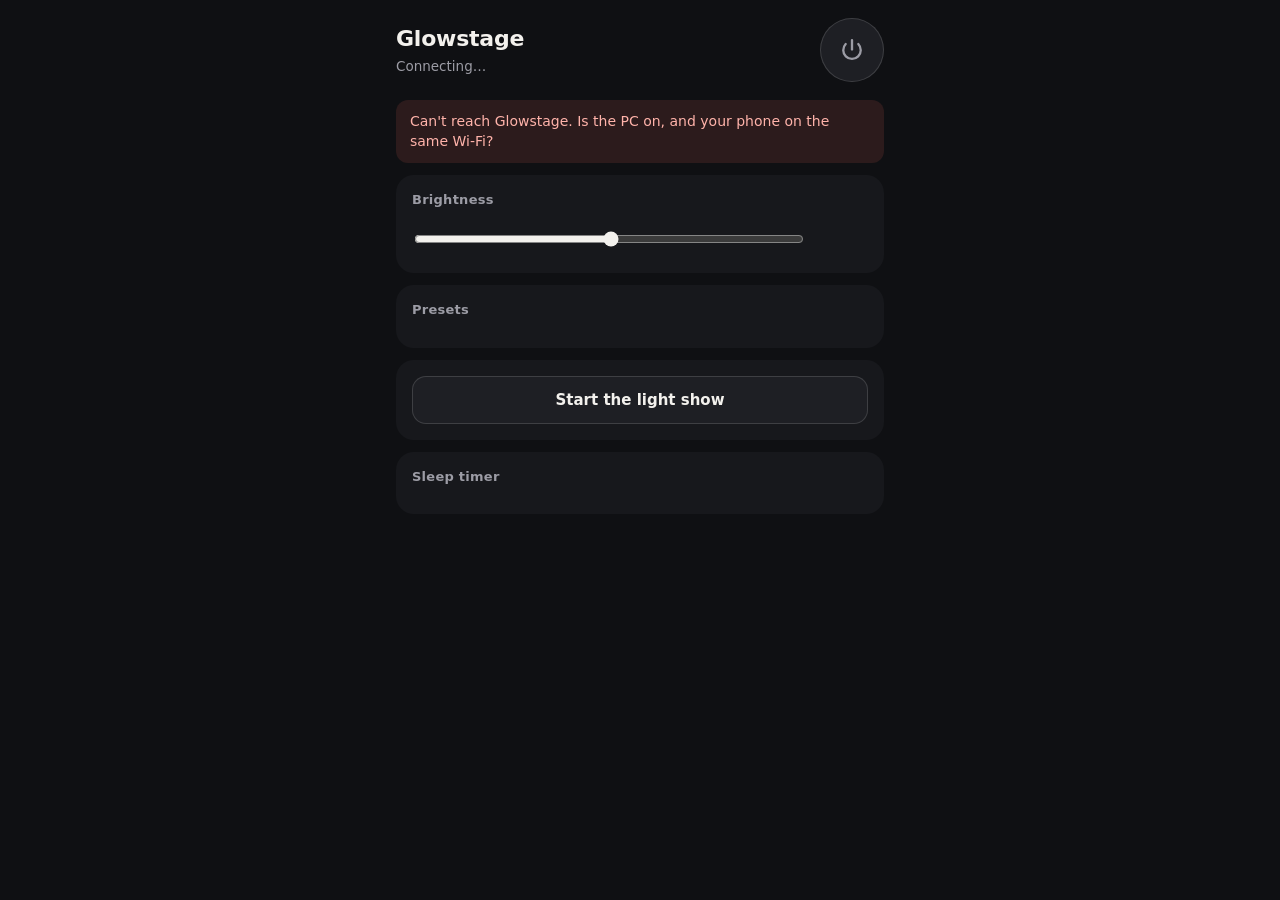
==== glowstage/ui/phone.html @ 7009a2b9 "Phone remote Setup > Phone remote: a page for the phone on the same Wi-Fi (all on/off, brightness, p" ====
<!doctype html>
<html lang="en">
<head>
<meta charset="utf-8">
<meta name="viewport" content="width=device-width, initial-scale=1, viewport-fit=cover">
<meta name="theme-color" content="#0f1013">
<meta name="referrer" content="no-referrer">
<title>Glowstage</title>
<style>
  :root {
    --bg: #0f1013; --card: #17181c; --card-2: #1e1f24; --line: rgba(255,255,255,.08); --line-2: rgba(255,255,255,.14);
    --text: #f3f1ed; --muted: #9c9ca5; --primary: #f3f1ed; --primary-ink: #141418; --danger: #ff6b5b;
    --f: "Segoe UI Variable Text", "Segoe UI", system-ui, -apple-system, Roboto, sans-serif;
  }
  * { box-sizing: border-box; -webkit-tap-highlight-color: transparent; }
  body { margin: 0; background: var(--bg); color: var(--text); font: 15px/1.4 var(--f); }
  main { max-width: 520px; margin: 0 auto; padding: max(18px, env(safe-area-inset-top)) 16px calc(28px + env(safe-area-inset-bottom)); }
  header { display: flex; align-items: center; justify-content: space-between; gap: 12px; margin-bottom: 18px; }
  h1 { font-size: 22px; margin: 0; letter-spacing: -.01em; }
  .sub { color: var(--muted); font-size: 13.5px; margin-top: 2px; }
  .power {
    width: 64px; height: 64px; border-radius: 50%; border: 1px solid var(--line-2); background: var(--card-2);
    color: var(--muted); display: grid; place-items: center; cursor: pointer; transition: background .2s, color .2s, transform .1s;
  }
  .power svg { width: 28px; height: 28px; fill: none; stroke: currentColor; stroke-width: 2; stroke-linecap: round; }
  .power.is-on { background: var(--primary); color: var(--primary-ink); border-color: transparent; }
  .power:active, .btn:active, .preset:active, .chip:active { transform: scale(.97); }
  section { background: var(--card); border-radius: 18px; padding: 16px; margin-bottom: 12px; }
  h2 { font-size: 13px; font-weight: 600; color: var(--muted); margin: 0 0 12px; letter-spacing: .02em; }
  .row { display: flex; align-items: center; gap: 14px; }
  input[type=range] { flex: 1; accent-color: var(--text); height: 32px; }
  .num { font-variant-numeric: tabular-nums; min-width: 3.2em; text-align: right; color: var(--muted); }
  .presets { display: grid; grid-template-columns: repeat(2, minmax(0, 1fr)); gap: 10px; }
  .preset {
    position: relative; height: 78px; border-radius: 14px; border: 0; padding: 10px 12px; overflow: hidden; cursor: pointer;
    display: flex; align-items: flex-end; color: #fff; font: 600 14px var(--f); text-align: left; background: #26272d;
  }
  .preset span { position: relative; text-shadow: 0 1px 6px rgba(0,0,0,.55); }
  .preset::after { content: ""; position: absolute; inset: 0; background: linear-gradient(180deg, transparent 40%, rgba(0,0,0,.45)); }
  .preset.is-active { outline: 2px solid var(--text); outline-offset: 2px; }
  .btn {
    width: 100%; min-height: 48px; border-radius: 14px; border: 1px solid var(--line-2); background: var(--card-2);
    color: var(--text); font: 600 15px var(--f); cursor: pointer;
  }
  .btn.is-on { background: var(--primary); color: var(--primary-ink); border-color: transparent; }
  .chips { display: flex; gap: 8px; flex-wrap: wrap; }
  .chip { flex: 1 1 0; min-height: 44px; border-radius: 12px; border: 1px solid var(--line-2); background: var(--card-2); color: var(--text); font: 500 14px var(--f); cursor: pointer; }
  .sleep-on { display: flex; align-items: center; justify-content: space-between; gap: 12px; }
  .banner { display: none; background: rgba(255,107,91,.12); color: #ffb3aa; border-radius: 12px; padding: 12px 14px; margin-bottom: 12px; font-size: 14px; }
  .banner.show { display: block; }
  button:focus-visible, input:focus-visible { outline: 2px solid var(--text); outline-offset: 2px; }
</style>
</head>
<body>
<main>
  <header>
    <div><h1>Glowstage</h1><div class="sub" id="sub">Connecting…</div></div>
    <button class="power" id="power" type="button" aria-label="All lights on or off">
      <svg viewBox="0 0 24 24"><path d="M12 3.5v8"/><path d="M6.6 6.9a7.5 7.5 0 1 0 10.8 0"/></svg>
    </button>
  </header>
  <div class="banner" id="banner" role="alert"></div>
  <section>
    <h2>Brightness</h2>
    <div class="row"><input type="range" id="bright" min="1" max="100" aria-label="Brightness"><span class="num" id="bright-val"></span></div>
  </section>
  <section>
    <h2>Presets</h2>
    <div class="presets" id="presets"></div>
  </section>
  <section>
    <button class="btn" id="show" type="button">Start the light show</button>
  </section>
  <section>
    <h2>Sleep timer</h2>
    <div id="sleep"></div>
  </section>
</main>
<script>
"use strict";
const key = new URLSearchParams(location.search).get("k") || "";
const $ = id => document.getElementById(id);
let state = null, busyUntil = 0;

const PALETTES = {
  rainbow: ["#ff3b5c", "#ffb03b", "#3bff8a", "#3bc8ff", "#8a5bff"], spectrum: ["#ff3b5c", "#3bff8a", "#3bc8ff", "#ff3bd2"],
  music_party: ["#ff2f92", "#ffb03b", "#3bc8ff", "#8a5bff"], music_show: ["#00e5ff", "#ff00c8", "#2a4bff", "#ff0040"],
  music_ripple: ["#2b6bff", "#00e5ff", "#ff2f92"], screen: ["#3a6bff", "#ff8a3a", "#2bd3c4"], screen_sound: ["#fff0dc", "#3a6bff", "#ff8a3a"],
  fire: ["#ffd25a", "#ff5a00", "#8a1500"], aurora: ["#2bff9a", "#2bd3ff", "#8a4bff"], daylight: ["#ffe6cc", "#ff8a3a", "#ffc27a"],
};
function art(p) {
  if (p.off) return "linear-gradient(135deg, #24252b, #141418)";
  const fx = (p.effects || []).find(e => PALETTES[e]);
  const c = fx ? PALETTES[fx] : (p.colors || []);
  if (!c.length) return "linear-gradient(135deg, #3a3b44, #1a1b20)";
  if (c.length === 1) return `radial-gradient(120% 130% at 20% 0%, ${c[0]}, ${c[0]} 45%, #111 140%)`;
  return `radial-gradient(90% 110% at 0% 0%, ${c[0]} 0%, transparent 70%), radial-gradient(90% 110% at 100% 10%, ${c[1]} 0%, transparent 70%),`
    + ` radial-gradient(90% 110% at 30% 110%, ${c[2 % c.length]} 0%, transparent 70%), linear-gradient(135deg, #222, #111)`;
}
const clock = s => new Date(s * 1000).toLocaleTimeString([], { hour: "2-digit", minute: "2-digit" });

async function api(path, body) {
  const r = await fetch(`${path}?k=${encodeURIComponent(key)}`, body
    ? { method: "POST", headers: { "Content-Type": "application/json" }, body: JSON.stringify(body) } : {});
  const data = await r.json().catch(() => ({}));
  if (r.status === 403) throw new Error("This link doesn't work any more: scan the code in Glowstage (Setup → Phone remote) again.");
  if (!r.ok || data.ok === false) throw new Error(data.error || "Glowstage didn't answer");
  return data;
}
function problem(text) {
  $("banner").textContent = text || "";
  $("banner").classList.toggle("show", !!text);
}
async function act(body) {
  busyUntil = Date.now() + 1500;
  try { const r = await api("/api/do", body); problem(""); render(r.state); } catch (e) { problem(e.message); }
}
async function poll() {
  if (document.hidden || Date.now() < busyUntil) return;
  try { render(await api("/api/state")); problem(""); }
  catch (e) { problem(e.message.includes("link") ? e.message : "Can't reach Glowstage. Is the PC on, and your phone on the same Wi-Fi?"); }
}

function render(s) {
  state = s;
  $("sub").textContent = s.lights ? `${s.on} of ${s.lights} lights on` : "No lights found";
  $("power").classList.toggle("is-on", s.on > 0);
  $("power").setAttribute("aria-pressed", String(s.on > 0));
  if (document.activeElement !== $("bright")) $("bright").value = s.brightness || 1;
  $("bright-val").textContent = s.on ? `${s.brightness}%` : "off";
  const sig = JSON.stringify([s.presets, s.active]);
  if ($("presets").dataset.sig !== sig) {
    $("presets").dataset.sig = sig;
    $("presets").replaceChildren(...s.presets.map(p => {
      const b = document.createElement("button");
      b.type = "button";
      b.className = "preset" + (p.name === s.active ? " is-active" : "");
      b.style.background = art(p);
      b.setAttribute("aria-pressed", String(p.name === s.active));
      const t = document.createElement("span");
      t.textContent = p.name;
      b.append(t);
      b.onclick = () => act({ do: "preset", name: p.name });
      return b;
    }));
  }
  $("show").textContent = s.show ? "Stop the light show" : "Start the light show";
  $("show").classList.toggle("is-on", s.show);
  const sleep = $("sleep");
  if (s.sleep) {
    sleep.innerHTML = "";
    const row = document.createElement("div");
    row.className = "sleep-on";
    const t = document.createElement("span");
    t.textContent = `Lights off at ${clock(s.sleep.until)}`;
    const c = document.createElement("button");
    c.className = "chip"; c.type = "button"; c.style.flex = "0 0 auto"; c.style.padding = "0 16px";
    c.textContent = "Cancel";
    c.onclick = () => act({ do: "sleep", minutes: 0 });
    row.append(t, c);
    sleep.append(row);
  } else if (!sleep.querySelector(".chips")) {
    sleep.innerHTML = "";
    const chips = document.createElement("div");
    chips.className = "chips";
    for (const [m, label] of [[15, "15 min"], [30, "30 min"], [60, "1 hour"]]) {
      const c = document.createElement("button");
      c.className = "chip"; c.type = "button"; c.textContent = label;
      c.onclick = () => act({ do: "sleep", minutes: m });
      chips.append(c);
    }
    sleep.append(chips);
  }
}

$("power").onclick = () => state && act({ do: "power", on: !(state.on > 0) });
$("show").onclick = () => act({ do: "show" });
let slide;
$("bright").oninput = e => {
  $("bright-val").textContent = `${e.target.value}%`;
  clearTimeout(slide);
  slide = setTimeout(() => act({ do: "brightness", value: Number(e.target.value) }), 120);
};
document.addEventListener("visibilitychange", poll);
poll();
setInterval(poll, 2500);
</script>
</body>
</html>
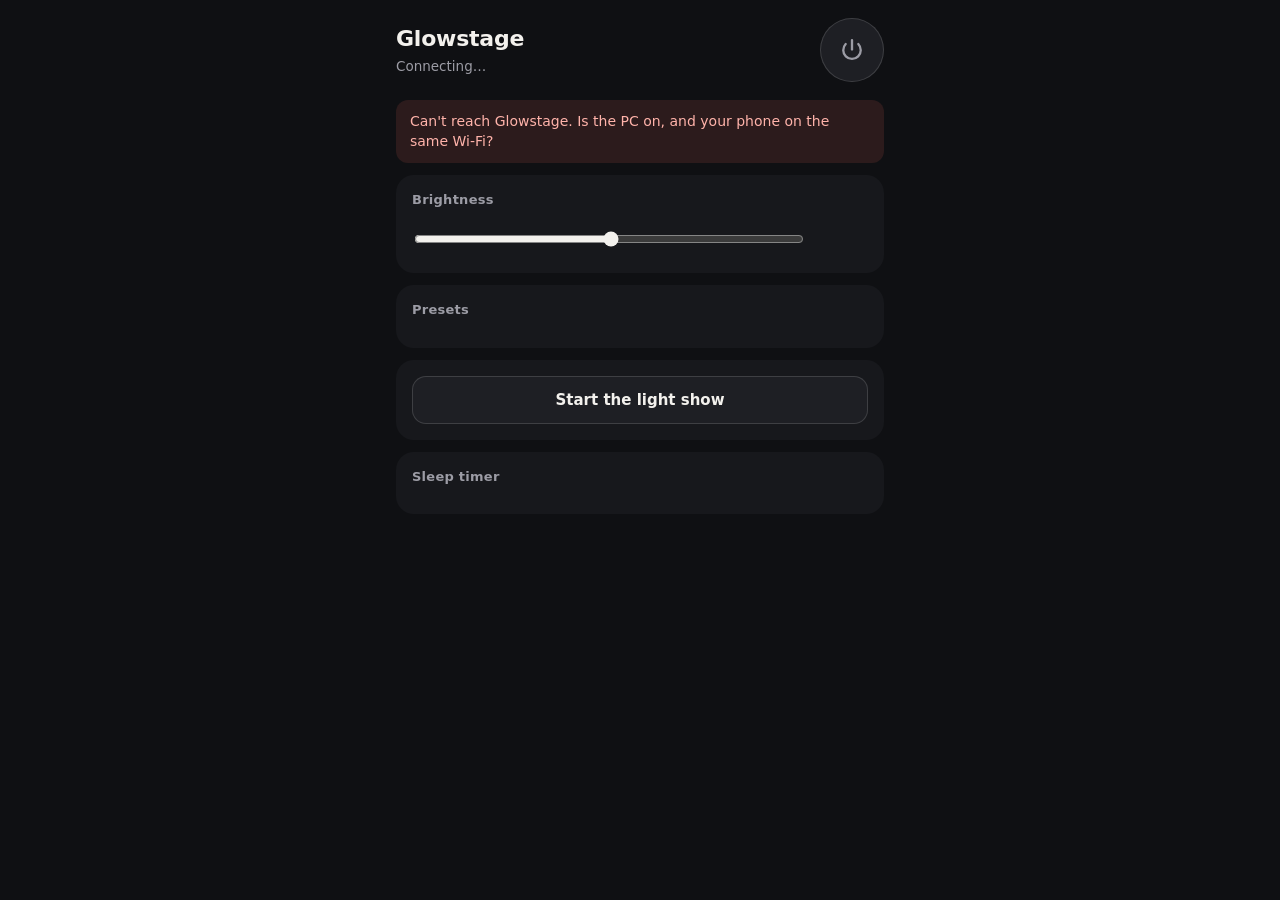
==== commit 2a11c95c: "Wake up with a sunrise, lights on the phone, a note for lights that don't answer, a pipette - Schedu" ====
--- a/glowstage/ui/phone.html
+++ b/glowstage/ui/phone.html
@@ -48,6 +48,28 @@
   .sleep-on { display: flex; align-items: center; justify-content: space-between; gap: 12px; }
   .banner { display: none; background: rgba(255,107,91,.12); color: #ffb3aa; border-radius: 12px; padding: 12px 14px; margin-bottom: 12px; font-size: 14px; }
   .banner.show { display: block; }
+  .item { padding: 10px 0; border-top: 1px solid var(--line); }
+  .item:first-child { border-top: 0; padding-top: 0; }
+  .item:last-child { padding-bottom: 0; }
+  .item-top { display: flex; align-items: center; gap: 12px; min-height: 48px; }
+  .dot { flex: none; width: 18px; height: 18px; border-radius: 50%; background: #3a3b44; border: 1px solid var(--line-2); }
+  .name { flex: 1; min-width: 0; font-weight: 600; font-size: 16px; overflow: hidden; text-overflow: ellipsis; white-space: nowrap; }
+  .note { color: var(--danger); font-size: 13.5px; font-weight: 500; }
+  .switch {
+    flex: none; position: relative; width: 56px; height: 44px; border: 0; padding: 0; background: none; cursor: pointer;
+  }
+  .switch::before {
+    content: ""; position: absolute; left: 0; top: 7px; width: 56px; height: 30px; border-radius: 15px;
+    background: var(--card-2); border: 1px solid var(--line-2); transition: background .2s;
+  }
+  .switch::after {
+    content: ""; position: absolute; left: 4px; top: 11px; width: 22px; height: 22px; border-radius: 50%;
+    background: var(--muted); transition: transform .2s, background .2s;
+  }
+  .switch[aria-checked=true]::before { background: var(--primary); border-color: transparent; }
+  .switch[aria-checked=true]::after { background: var(--primary-ink); transform: translateX(26px); }
+  .switch:disabled, input[type=range]:disabled { opacity: .4; cursor: default; }
+  .item .row { gap: 12px; }
   button:focus-visible, input:focus-visible { outline: 2px solid var(--text); outline-offset: 2px; }
 </style>
 </head>
@@ -64,6 +86,11 @@
     <h2>Brightness</h2>
     <div class="row"><input type="range" id="bright" min="1" max="100" aria-label="Brightness"><span class="num" id="bright-val"></span></div>
   </section>
+  <section id="groups-box" hidden><div id="groups"></div></section>
+  <section id="lights-box" hidden>
+    <h2>Lights</h2>
+    <div id="lights"></div>
+  </section>
   <section>
     <h2>Presets</h2>
     <div class="presets" id="presets"></div>
@@ -80,7 +107,8 @@
 "use strict";
 const key = new URLSearchParams(location.search).get("k") || "";
 const $ = id => document.getElementById(id);
-let state = null, busyUntil = 0;
+let state = null, busyUntil = 0, dragging = false;
+const rows = {};                                  // the group and light rows, by "group:pc" / "light:id"
 
 const PALETTES = {
   rainbow: ["#ff3b5c", "#ffb03b", "#3bff8a", "#3bc8ff", "#8a5bff"], spectrum: ["#ff3b5c", "#3bff8a", "#3bc8ff", "#ff3bd2"],
@@ -121,9 +149,83 @@
   catch (e) { problem(e.message.includes("link") ? e.message : "Can't reach Glowstage. Is the PC on, and your phone on the same Wi-Fi?"); }
 }
 
+// One row: a name, a switch and a brightness slider. Built once, then only updated, so a slider
+// you are dragging never jumps.
+function makeRow(kind, item, label, dot) {
+  const id = `${kind}:${item.id}`;
+  const el = document.createElement("div");
+  el.className = "item";
+  const top = document.createElement("div");
+  top.className = "item-top";
+  const parts = [];
+  let dotEl = null;
+  if (dot) { dotEl = document.createElement("span"); dotEl.className = "dot"; dotEl.setAttribute("aria-hidden", "true"); parts.push(dotEl); }
+  const name = document.createElement("span");
+  name.className = "name";
+  name.textContent = item.name;
+  const note = document.createElement("span");
+  note.className = "note";
+  note.textContent = "Not answering";
+  note.hidden = true;
+  const sw = document.createElement("button");
+  sw.type = "button"; sw.className = "switch"; sw.setAttribute("role", "switch");
+  sw.setAttribute("aria-label", label);
+  top.append(...parts, name, note, sw);
+  const line = document.createElement("div");
+  line.className = "row";
+  const range = document.createElement("input");
+  range.type = "range"; range.min = 1; range.max = 100;
+  range.setAttribute("aria-label", `Brightness, ${label}`);
+  const val = document.createElement("span");
+  val.className = "num";
+  line.append(range, val);
+  el.append(top, line);
+  const r = { id, el, dotEl, note, sw, range, val, kind, key: item.id };
+  sw.onclick = () => {
+    const on = sw.getAttribute("aria-checked") !== "true";
+    act(kind === "group" ? { do: "group", group: item.id, on } : { do: "light", id: item.id, on });
+  };
+  let slide;
+  range.oninput = () => {
+    val.textContent = `${range.value}%`;
+    clearTimeout(slide);
+    const value = Number(range.value);
+    slide = setTimeout(() => act(kind === "group"
+      ? { do: "group_brightness", group: item.id, value } : { do: "light_brightness", id: item.id, value }), 120);
+  };
+  for (const ev of ["pointerdown", "touchstart"]) range.addEventListener(ev, () => { dragging = true; }, { passive: true });
+  for (const ev of ["pointerup", "pointercancel", "touchend", "touchcancel", "change", "blur"]) range.addEventListener(ev, () => { dragging = false; });
+  rows[id] = r;
+  return r;
+}
+function updateRow(r, item) {
+  const online = item.online !== false;
+  r.sw.setAttribute("aria-checked", String(!!item.on));
+  r.sw.disabled = !online;
+  r.range.disabled = !online || !item.on;
+  r.note.hidden = online;
+  if (r.dotEl) r.dotEl.style.background = online && item.on ? item.color : "";
+  if (document.activeElement !== r.range && !dragging) r.range.value = item.brightness || 1;
+  r.val.textContent = !online ? "" : item.on ? `${Math.round(item.brightness)}%` : "off";
+}
+function syncRows(box, kind, items, labelOf, dot) {
+  const sig = JSON.stringify(items.map(i => [i.id, i.name]));
+  if (box.dataset.sig !== sig) {
+    box.dataset.sig = sig;
+    for (const k of Object.keys(rows)) if (k.startsWith(kind + ":")) delete rows[k];
+    box.replaceChildren(...items.map(i => makeRow(kind, i, labelOf(i), dot).el));
+  }
+  for (const i of items) updateRow(rows[`${kind}:${i.id}`], i);
+}
+
 function render(s) {
   state = s;
-  $("sub").textContent = s.lights ? `${s.on} of ${s.lights} lights on` : "No lights found";
+  $("sub").textContent = s.count ? `${s.on} of ${s.count} lights on` : "No lights found";
+  const groups = s.groups.map(g => ({ id: g.key, name: g.name, on: g.on, brightness: g.brightness, online: true }));
+  $("groups-box").hidden = !groups.length;
+  $("lights-box").hidden = !s.lights.length;
+  syncRows($("groups"), "group", groups, g => `${g.name} lights`, false);
+  syncRows($("lights"), "light", s.lights, l => l.name, true);
   $("power").classList.toggle("is-on", s.on > 0);
   $("power").setAttribute("aria-pressed", String(s.on > 0));
   if (document.activeElement !== $("bright")) $("bright").value = s.brightness || 1;
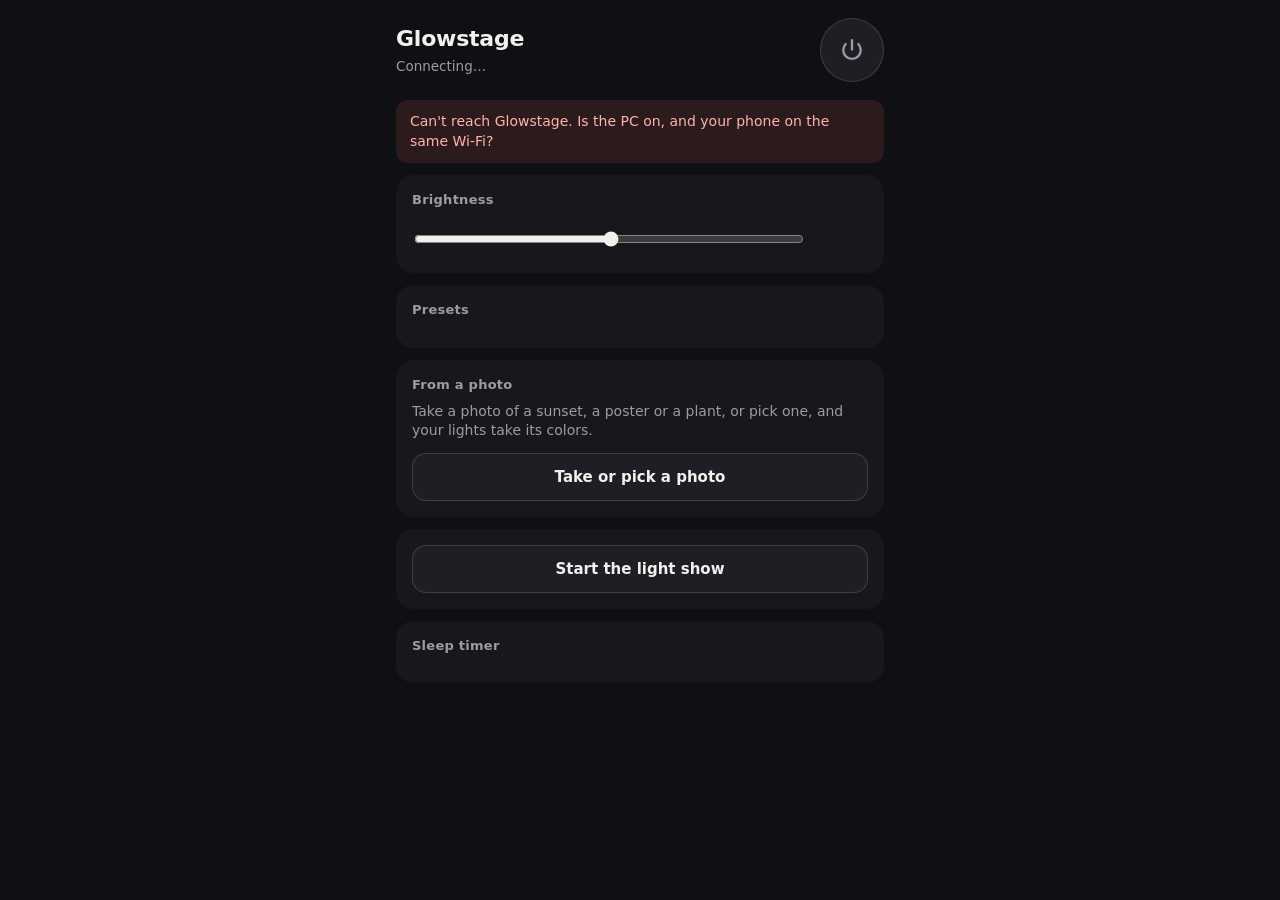
==== commit 1a5f30c7: "League of Legends lighting, a focus timer, colors from your wallpaper or a phone photo, modes that w" ====
--- a/glowstage/ui/phone.html
+++ b/glowstage/ui/phone.html
@@ -70,6 +70,16 @@
   .switch[aria-checked=true]::after { background: var(--primary-ink); transform: translateX(26px); }
   .switch:disabled, input[type=range]:disabled { opacity: .4; cursor: default; }
   .item .row { gap: 12px; }
+  .hint { color: var(--muted); font-size: 14px; margin: -4px 0 12px; }
+  .btn:disabled { opacity: .55; cursor: default; }
+  .swatches { display: flex; height: 44px; border-radius: 12px; overflow: hidden; margin: 14px 0 12px; }
+  .swatches span { flex: 1; }
+  .save-row { display: flex; flex-wrap: wrap; gap: 8px; }
+  .save-row input {
+    flex: 1 1 100%; min-width: 0; min-height: 44px; border-radius: 12px; border: 1px solid var(--line-2); background: var(--card-2);
+    color: var(--text); font: 15px var(--f); padding: 0 12px;
+  }
+  .done { color: var(--muted); font-size: 14px; margin-top: 10px; min-height: 1.4em; }
   button:focus-visible, input:focus-visible { outline: 2px solid var(--text); outline-offset: 2px; }
 </style>
 </head>
@@ -94,6 +104,21 @@
   <section>
     <h2>Presets</h2>
     <div class="presets" id="presets"></div>
+  </section>
+  <section>
+    <h2>From a photo</h2>
+    <p class="hint">Take a photo of a sunset, a poster or a plant, or pick one, and your lights take its colors.</p>
+    <button class="btn" id="photo-btn" type="button">Take or pick a photo</button>
+    <input type="file" id="photo" accept="image/*" hidden>
+    <div id="photo-done" hidden>
+      <div class="swatches" id="swatches" role="img" aria-label="The photo's colors"></div>
+      <div class="save-row">
+        <input type="text" id="photo-name" maxlength="40" aria-label="Preset name" autocomplete="off">
+        <button class="chip" id="photo-save" type="button">Save as preset</button>
+        <button class="chip" id="photo-undo" type="button">Undo</button>
+      </div>
+      <div class="done" id="photo-note" aria-live="polite"></div>
+    </div>
   </section>
   <section>
     <button class="btn" id="show" type="button">Start the light show</button>
@@ -275,6 +300,72 @@
   }
 }
 
+// From a photo: the phone shrinks the photo itself (a few dozen KB instead of a few MB, and an
+// iPhone's HEIC arrives as a JPEG), the right way up, and Glowstage takes its main colors.
+function shrink(file) {
+  return new Promise((done, fail) => {
+    const img = new Image(), url = URL.createObjectURL(file);
+    img.onload = () => {
+      URL.revokeObjectURL(url);
+      const f = Math.min(1, 320 / Math.max(img.naturalWidth, img.naturalHeight));
+      const c = document.createElement("canvas");
+      c.width = Math.max(1, Math.round(img.naturalWidth * f));
+      c.height = Math.max(1, Math.round(img.naturalHeight * f));
+      c.getContext("2d").drawImage(img, 0, 0, c.width, c.height);
+      c.toBlob(b => b ? done(b) : fail(new Error()), "image/jpeg", 0.85);
+    };
+    img.onerror = () => { URL.revokeObjectURL(url); fail(new Error()); };
+    img.src = url;
+  });
+}
+function freeName(base) {
+  const names = new Set(((state && state.presets) || []).map(p => p.name));
+  if (!names.has(base)) return base;
+  for (let n = 2; ; n++) if (!names.has(`${base} ${n}`)) return `${base} ${n}`;
+}
+$("photo-btn").onclick = () => $("photo").click();
+$("photo").onchange = async e => {
+  const file = e.target.files && e.target.files[0];
+  e.target.value = "";                                // (the same photo again works too)
+  if (!file) return;
+  const btn = $("photo-btn");
+  btn.disabled = true;
+  btn.textContent = "Reading the photo…";
+  busyUntil = Date.now() + 4000;
+  try {
+    let blob;
+    try { blob = await shrink(file); }
+    catch { throw new Error("Your phone couldn't open that photo. Try another one."); }
+    const r = await fetch(`/api/picture?k=${encodeURIComponent(key)}`, { method: "POST", headers: { "Content-Type": "image/jpeg" }, body: blob });
+    const data = await r.json().catch(() => ({}));
+    if (r.status === 403) throw new Error("This link doesn't work any more: scan the code in Glowstage (Setup → Phone remote) again.");
+    if (!r.ok || data.ok === false) throw new Error(data.error || "Glowstage didn't answer");
+    problem("");
+    render(data.state);
+    $("swatches").replaceChildren(...data.colors.map(c => { const s = document.createElement("span"); s.style.background = c; return s; }));
+    $("photo-name").value = freeName("Phone photo");
+    $("photo-note").textContent = "Your lights have the photo's colors.";
+    $("photo-done").hidden = false;
+  } catch (err) {
+    problem(err.message);
+  } finally {
+    btn.disabled = false;
+    btn.textContent = "Take or pick a photo";
+  }
+};
+$("photo-save").onclick = async () => {
+  const name = $("photo-name").value.trim();
+  busyUntil = Date.now() + 1500;
+  try {
+    render((await api("/api/do", { do: "save", name })).state);
+    problem("");
+    $("photo-note").textContent = `Saved as ${name}.`;
+  } catch (e) { problem(e.message); }
+};
+$("photo-undo").onclick = async () => {
+  await act({ do: "undo" });
+  if (!$("banner").classList.contains("show")) { $("photo-done").hidden = true; }
+};
 $("power").onclick = () => state && act({ do: "power", on: !(state.on > 0) });
 $("show").onclick = () => act({ do: "show" });
 let slide;
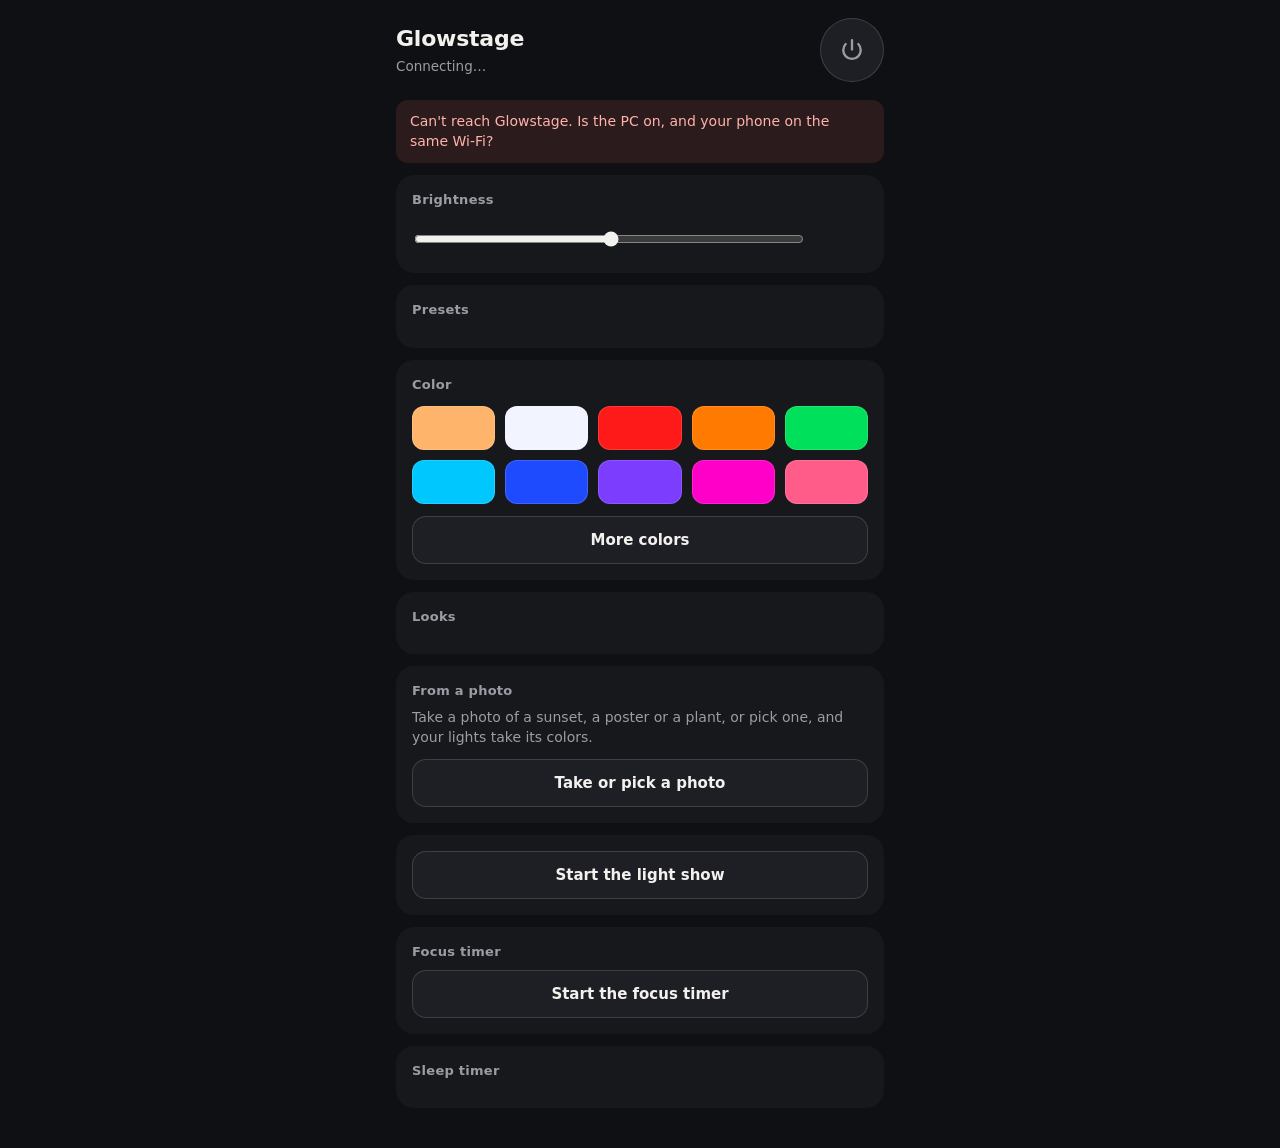
==== commit 3328df84: "Dota 2 lighting, balance your lights, soften flashes, colors and looks from the phone" ====
--- a/glowstage/ui/phone.html
+++ b/glowstage/ui/phone.html
@@ -24,8 +24,7 @@
   }
   .power svg { width: 28px; height: 28px; fill: none; stroke: currentColor; stroke-width: 2; stroke-linecap: round; }
   .power.is-on { background: var(--primary); color: var(--primary-ink); border-color: transparent; }
-  .power:active, .btn:active, .preset:active, .chip:active { transform: scale(.97); }
-  section { background: var(--card); border-radius: 18px; padding: 16px; margin-bottom: 12px; }
+  .power:active, .btn:active, .preset:active, .chip:active { transform: scale(.97); }  section { background: var(--card); border-radius: 18px; padding: 16px; margin-bottom: 12px; }
   h2 { font-size: 13px; font-weight: 600; color: var(--muted); margin: 0 0 12px; letter-spacing: .02em; }
   .row { display: flex; align-items: center; gap: 14px; }
   input[type=range] { flex: 1; accent-color: var(--text); height: 32px; }
@@ -74,6 +73,16 @@
   .btn:disabled { opacity: .55; cursor: default; }
   .swatches { display: flex; height: 44px; border-radius: 12px; overflow: hidden; margin: 14px 0 12px; }
   .swatches span { flex: 1; }
+  .colors { display: grid; grid-template-columns: repeat(5, minmax(0, 1fr)); gap: 10px; }
+  .color { height: 44px; padding: 0; border-radius: 12px; border: 1px solid var(--line-2); cursor: pointer; }
+  .color:active { transform: scale(.97); }
+  .color[aria-pressed=true] { outline: 2px solid var(--text); outline-offset: 2px; }
+  .more { margin-top: 12px; display: flex; align-items: center; justify-content: center; gap: 10px; }
+  .more .dot { width: 16px; height: 16px; }
+  .pick { position: absolute; width: 1px; height: 1px; opacity: 0; pointer-events: none; }
+  .looks { grid-template-columns: repeat(3, minmax(0, 1fr)); gap: 8px; }
+  .looks .preset { height: 64px; padding: 8px 10px; font-size: 13px; line-height: 1.2; }
+  .focus-label { font-weight: 600; font-size: 16px; margin-bottom: 4px; }
   .save-row { display: flex; flex-wrap: wrap; gap: 8px; }
   .save-row input {
     flex: 1 1 100%; min-width: 0; min-height: 44px; border-radius: 12px; border: 1px solid var(--line-2); background: var(--card-2);
@@ -96,14 +105,19 @@
     <h2>Brightness</h2>
     <div class="row"><input type="range" id="bright" min="1" max="100" aria-label="Brightness"><span class="num" id="bright-val"></span></div>
   </section>
-  <section id="groups-box" hidden><div id="groups"></div></section>
-  <section id="lights-box" hidden>
-    <h2>Lights</h2>
-    <div id="lights"></div>
-  </section>
   <section>
     <h2>Presets</h2>
     <div class="presets" id="presets"></div>
+  </section>
+  <section>
+    <h2>Color</h2>
+    <div class="colors" id="colors"></div>
+    <button class="btn more" id="more-colors" type="button"><span class="dot" id="more-dot" hidden></span>More colors</button>
+    <input type="color" class="pick" id="pick" value="#ffb46b" aria-label="Choose a color" tabindex="-1">
+  </section>
+  <section>
+    <h2>Looks</h2>
+    <div class="presets looks" id="looks"></div>
   </section>
   <section>
     <h2>From a photo</h2>
@@ -124,8 +138,28 @@
     <button class="btn" id="show" type="button">Start the light show</button>
   </section>
   <section>
+    <h2>Focus timer</h2>
+    <div id="focus-off">
+      <p class="hint" id="focus-last"></p>
+      <button class="btn" id="focus-start" type="button">Start the focus timer</button>
+    </div>
+    <div id="focus-on" hidden>
+      <div class="focus-label" id="focus-label"></div>
+      <p class="hint" id="focus-text"></p>
+      <div class="chips">
+        <button class="chip" id="focus-skip" type="button">Skip</button>
+        <button class="chip" id="focus-stop" type="button">Stop</button>
+      </div>
+    </div>
+  </section>
+  <section>
     <h2>Sleep timer</h2>
     <div id="sleep"></div>
+  </section>
+  <section id="groups-box" hidden><div id="groups"></div></section>
+  <section id="lights-box" hidden>
+    <h2>Lights</h2>
+    <div id="lights"></div>
   </section>
 </main>
 <script>
@@ -150,6 +184,11 @@
   return `radial-gradient(90% 110% at 0% 0%, ${c[0]} 0%, transparent 70%), radial-gradient(90% 110% at 100% 10%, ${c[1]} 0%, transparent 70%),`
     + ` radial-gradient(90% 110% at 30% 110%, ${c[2 % c.length]} 0%, transparent 70%), linear-gradient(135deg, #222, #111)`;
 }
+// The quick colors (the same ones as in the window's color panel).
+const COLORS = [
+  ["Warm white", "#ffb46b"], ["Cool white", "#f2f5ff"], ["Red", "#ff1a1a"], ["Amber", "#ff7a00"], ["Green", "#00e05a"],
+  ["Cyan", "#00c8ff"], ["Blue", "#1f4bff"], ["Violet", "#7c3dff"], ["Magenta", "#ff00c8"], ["Pink", "#ff5c8a"],
+];
 const clock = s => new Date(s * 1000).toLocaleTimeString([], { hour: "2-digit", minute: "2-digit" });
 
 async function api(path, body) {
@@ -255,6 +294,29 @@
   $("power").setAttribute("aria-pressed", String(s.on > 0));
   if (document.activeElement !== $("bright")) $("bright").value = s.brightness || 1;
   $("bright-val").textContent = s.on ? `${s.brightness}%` : "off";
+  // The looks come from Glowstage with the colors of their tile; presets that use one are drawn in them too.
+  for (const l of s.looks) if (!PALETTES[l.id]) PALETTES[l.id] = l.colors;
+  const lookSig = JSON.stringify([s.looks, s.current.effect]);
+  if ($("looks").dataset.sig !== lookSig) {
+    $("looks").dataset.sig = lookSig;
+    $("looks").replaceChildren(...s.looks.map(l => {
+      const b = document.createElement("button");
+      const here = l.id === s.current.effect;
+      b.type = "button";
+      b.className = "preset" + (here ? " is-active" : "");
+      b.style.background = art({ colors: l.colors });
+      b.setAttribute("aria-pressed", String(here));
+      const t = document.createElement("span");
+      t.textContent = l.name;
+      b.append(t);
+      b.onclick = () => act({ do: "effect", effect: l.id });
+      return b;
+    }));
+  }
+  for (const b of $("colors").children) b.setAttribute("aria-pressed", String(b.dataset.color === s.current.color));
+  const custom = s.current.color && !COLORS.some(([, c]) => c === s.current.color);
+  $("more-dot").hidden = !custom;                     // (a color of your own: shown next to "More colors")
+  $("more-dot").style.background = custom ? s.current.color : "";
   const sig = JSON.stringify([s.presets, s.active]);
   if ($("presets").dataset.sig !== sig) {
     $("presets").dataset.sig = sig;
@@ -273,6 +335,12 @@
   }
   $("show").textContent = s.show ? "Stop the light show" : "Start the light show";
   $("show").classList.toggle("is-on", s.show);
+  const running = !!s.focus.phase;
+  $("focus-off").hidden = running;
+  $("focus-on").hidden = !running;
+  $("focus-last").textContent = s.focus.last;
+  $("focus-label").textContent = s.focus.label;
+  $("focus-text").textContent = s.focus.text;
   const sleep = $("sleep");
   if (s.sleep) {
     sleep.innerHTML = "";
@@ -368,6 +436,25 @@
 };
 $("power").onclick = () => state && act({ do: "power", on: !(state.on > 0) });
 $("show").onclick = () => act({ do: "show" });
+$("focus-start").onclick = () => act({ do: "focus", action: "start" });
+$("focus-skip").onclick = () => act({ do: "focus", action: "skip" });
+$("focus-stop").onclick = () => act({ do: "focus", action: "stop" });
+
+// Color: the quick colors are built once; "More colors" opens the phone's own picker, and the
+// color is sent when it is chosen (not on every drag over it).
+for (const [name, c] of COLORS) {
+  const b = document.createElement("button");
+  b.type = "button"; b.className = "color"; b.title = name; b.setAttribute("aria-label", name);
+  b.dataset.color = c; b.style.background = c;
+  b.onclick = () => act({ do: "color", color: c });
+  $("colors").append(b);
+}
+$("more-colors").onclick = () => {
+  const now = state && state.current.color;
+  if (now) $("pick").value = now;
+  $("pick").click();
+};
+$("pick").onchange = e => act({ do: "color", color: e.target.value });
 let slide;
 $("bright").oninput = e => {
   $("bright-val").textContent = `${e.target.value}%`;
